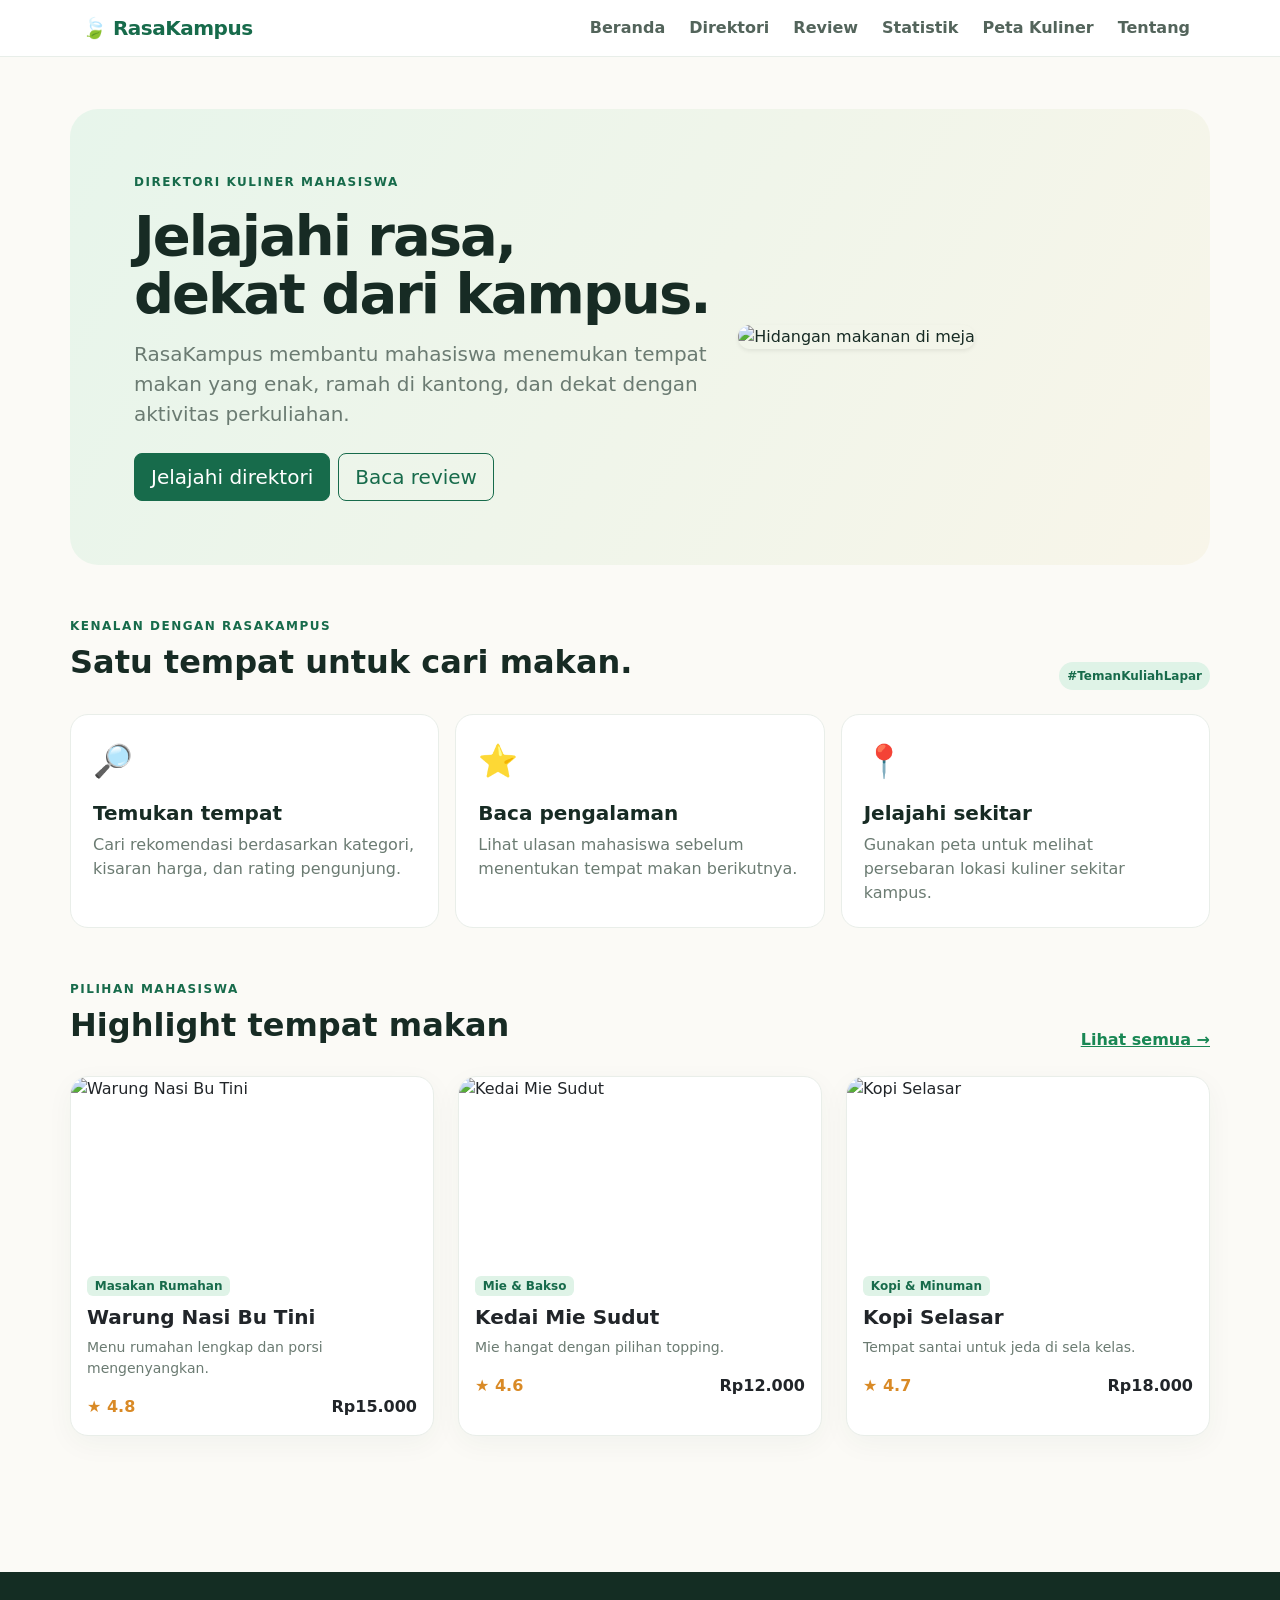
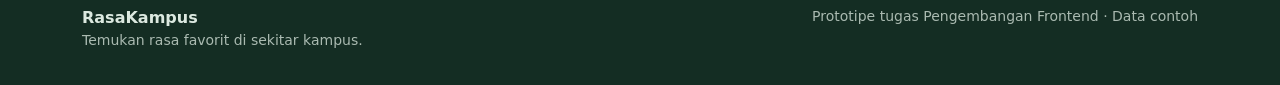
==== index.html @ 85ccf97e "Add files via upload" ====
<!doctype html>
<html lang="id">

<head>
    <meta charset="utf-8">
    <meta name="viewport" content="width=device-width, initial-scale=1">
    <title>Beranda | RasaKampus</title>
    <link href="https://cdn.jsdelivr.net/npm/bootstrap@5.3.3/dist/css/bootstrap.min.css" rel="stylesheet">
    <link rel="stylesheet"
        href="https://cdn.jsdelivr.net/npm/datatables.net-dt@2.1.8/css/dataTables.dataTables.min.css">
    <link rel="stylesheet" href="https://unpkg.com/leaflet@1.9.4/dist/leaflet.css">
    <style>
        :root {
            --ink: #172b24;
            --muted: #6b7b72;
            --green: #176b4b;
            --lime: #dff3e7;
            --cream: #fbfaf6;
            --orange: #f29b50
        }

        body {
            background: var(--cream);
            color: var(--ink);
            font-family: Inter, system-ui, -apple-system, Segoe UI, sans-serif
        }

        .navbar {
            background: #fff !important;
            border-bottom: 1px solid #e8eee9
        }

        .navbar-brand {
            font-weight: 800;
            color: var(--green) !important;
            letter-spacing: -.5px
        }

        .nav-link {
            font-weight: 600;
            color: #53645b !important
        }

        .nav-link.active,
        .nav-link:hover {
            color: var(--green) !important
        }

        .hero {
            background: linear-gradient(120deg, #e7f5eb, #f8f5e9);
            border-radius: 28px;
            padding: clamp(28px, 5vw, 64px);
            overflow: hidden
        }

        .eyebrow {
            color: var(--green);
            font-weight: 800;
            text-transform: uppercase;
            letter-spacing: 1.5px;
            font-size: .75rem
        }

        .display-title {
            font-weight: 850;
            letter-spacing: -2px;
            line-height: 1.04
        }

        .btn-success {
            background: var(--green);
            border-color: var(--green)
        }

        .btn-success:hover {
            background: #10553a
        }

        .btn-outline-success {
            border-color: var(--green);
            color: var(--green)
        }

        .card {
            border: 1px solid #e9eee9;
            border-radius: 18px;
            box-shadow: 0 8px 28px rgba(27, 60, 42, .045)
        }

        .food-img {
            height: 180px;
            object-fit: cover;
            border-radius: 16px 16px 0 0
        }

        .rating {
            color: #d98a26;
            font-weight: 800
        }

        .muted {
            color: var(--muted)
        }

        .stat-card {
            background: #fff;
            border-radius: 18px;
            padding: 22px;
            border: 1px solid #e9eee9
        }

        .stat-number {
            font-size: 2rem;
            font-weight: 850;
            color: var(--green)
        }

        .section-space {
            padding: 52px 0
        }

        .footer {
            background: #142d23;
            color: #dce9e0;
            padding: 34px 0;
            margin-top: 60px
        }

        .form-control,
        .form-select {
            border-radius: 12px;
            padding: .7rem .9rem
        }

        .badge-soft {
            background: var(--lime);
            color: var(--green)
        }

        #campusMap {
            height: 390px;
            border-radius: 18px;
            z-index: 1
        }

        .table thead th {
            background: #eff7f1;
            color: #345342
        }

        .review-avatar {
            width: 42px;
            height: 42px;
            border-radius: 50%;
            background: #dff3e7;
            color: var(--green);
            display: grid;
            place-items: center;
            font-weight: 800
        }

        @media(max-width:576px) {
            .display-title {
                letter-spacing: -1px
            }

            .section-space {
                padding: 34px 0
            }
        }
    </style>
</head>

<body>
    <nav class="navbar navbar-expand-lg sticky-top">
        <div class="container"><a class="navbar-brand" href="index.html">🍃 RasaKampus</a>
            <button class="navbar-toggler" type="button" data-bs-toggle="collapse" data-bs-target="#navMain"><span
                    class="navbar-toggler-icon"></span></button>
            <div class="collapse navbar-collapse" id="navMain">
                <ul class="navbar-nav ms-auto gap-lg-2">
                    <li class="nav-item"><a class="nav-link" href="index.html">Beranda</a></li>
                    <li class="nav-item"><a class="nav-link" href="direktori.html">Direktori</a></li>
                    <li class="nav-item"><a class="nav-link" href="review.html">Review</a></li>
                    <li class="nav-item"><a class="nav-link" href="statistik.html">Statistik</a></li>
                    <li class="nav-item"><a class="nav-link" href="peta.html">Peta Kuliner</a></li>
                    <li class="nav-item"><a class="nav-link" href="detail.html">Tentang</a></li>
                </ul>
            </div>
        </div>
    </nav>

    <main class="container section-space">
        <section class="hero">
            <div class="row align-items-center g-4">
                <div class="col-lg-7">
                    <div class="eyebrow mb-3">Direktori kuliner mahasiswa</div>
                    <h1 class="display-title display-4 mb-3">Jelajahi rasa,<br>dekat dari kampus.</h1>
                    <p class="lead muted mb-4">RasaKampus membantu mahasiswa menemukan tempat makan yang enak, ramah di
                        kantong, dan dekat dengan aktivitas perkuliahan.</p>
                    <a class="btn btn-success btn-lg me-2" href="direktori.html">Jelajahi direktori</a><a
                        class="btn btn-outline-success btn-lg" href="review.html">Baca review</a>
                </div>
                <div class="col-lg-5"><img class="img-fluid rounded-4 shadow-sm"
                        src="https://images.unsplash.com/photo-1547592180-85f173990554?w=900"
                        alt="Hidangan makanan di meja"></div>
            </div>
        </section>
        <section class="section-space">
            <div class="d-flex justify-content-between align-items-end mb-4">
                <div>
                    <div class="eyebrow">Kenalan dengan RasaKampus</div>
                    <h2 class="fw-bold mt-2">Satu tempat untuk cari makan.</h2>
                </div><span class="badge badge-soft rounded-pill p-2">#TemanKuliahLapar</span>
            </div>
            <div class="row g-3">
                <div class="col-md-4">
                    <div class="stat-card h-100">
                        <div class="fs-2">🔎</div>
                        <h5 class="fw-bold mt-3">Temukan tempat</h5>
                        <p class="muted mb-0">Cari rekomendasi berdasarkan kategori, kisaran harga, dan rating
                            pengunjung.</p>
                    </div>
                </div>
                <div class="col-md-4">
                    <div class="stat-card h-100">
                        <div class="fs-2">⭐</div>
                        <h5 class="fw-bold mt-3">Baca pengalaman</h5>
                        <p class="muted mb-0">Lihat ulasan mahasiswa sebelum menentukan tempat makan berikutnya.</p>
                    </div>
                </div>
                <div class="col-md-4">
                    <div class="stat-card h-100">
                        <div class="fs-2">📍</div>
                        <h5 class="fw-bold mt-3">Jelajahi sekitar</h5>
                        <p class="muted mb-0">Gunakan peta untuk melihat persebaran lokasi kuliner sekitar kampus.</p>
                    </div>
                </div>
            </div>
        </section>
        <section class="pb-4">
            <div class="d-flex justify-content-between align-items-end mb-4">
                <div>
                    <div class="eyebrow">Pilihan mahasiswa</div>
                    <h2 class="fw-bold mt-2">Highlight tempat makan</h2>
                </div><a href="direktori.html" class="link-success fw-semibold">Lihat semua →</a>
            </div>
            <div class="row g-4" id="highlight"></div>
        </section>
    </main>
    <footer class="footer">
        <div class="container d-flex flex-column flex-md-row justify-content-between gap-2">
            <div><strong>RasaKampus</strong>
                <div class="small opacity-75">Temukan rasa favorit di sekitar kampus.</div>
            </div>
            <div class="small opacity-75">Prototipe tugas Pengembangan Frontend · Data contoh</div>
        </div>
    </footer>
    <script src="https://cdn.jsdelivr.net/npm/bootstrap@5.3.3/dist/js/bootstrap.bundle.min.js"></script>
    <script src="https://code.jquery.com/jquery-3.7.1.min.js"></script>
    <script src="https://cdn.jsdelivr.net/npm/datatables.net@2.1.8/js/dataTables.min.js"></script>
    <script src="https://code.highcharts.com/highcharts.js"></script>
    <script src="https://unpkg.com/leaflet@1.9.4/dist/leaflet.js"></script>
    <script>
        const foods = [
            {name: 'Warung Nasi Bu Tini', cat: 'Masakan Rumahan', price: 15000, rating: 4.8, img: 'photo-1547592180-85f173990554', desc: 'Menu rumahan lengkap dan porsi mengenyangkan.'},
            {name: 'Kedai Mie Sudut', cat: 'Mie & Bakso', price: 12000, rating: 4.6, img: 'photo-1569718212165-3a8278d5f624', desc: 'Mie hangat dengan pilihan topping.'},
            {name: 'Kopi Selasar', cat: 'Kopi & Minuman', price: 18000, rating: 4.7, img: 'photo-150 coffee', desc: 'Tempat santai untuk jeda di sela kelas.'}
        ];
        document.getElementById('highlight').innerHTML = foods.map(f => `<div class="col-md-4"><div class="card h-100 overflow-hidden"><img class="food-img" src="https://images.unsplash.com/${f.img === 'photo-150 coffee' ? 'photo-1509042239860-f550ce710b93' : f.img}?w=700" alt="${f.name}"><div class="card-body"><span class="badge badge-soft">${f.cat}</span><h5 class="fw-bold mt-2">${f.name}</h5><p class="muted small">${f.desc}</p><div class="d-flex justify-content-between"><span class="rating">★ ${f.rating}</span><strong>Rp${f.price.toLocaleString('id-ID')}</strong></div></div></div></div>`).join('');
    </script>
</body>

</html>
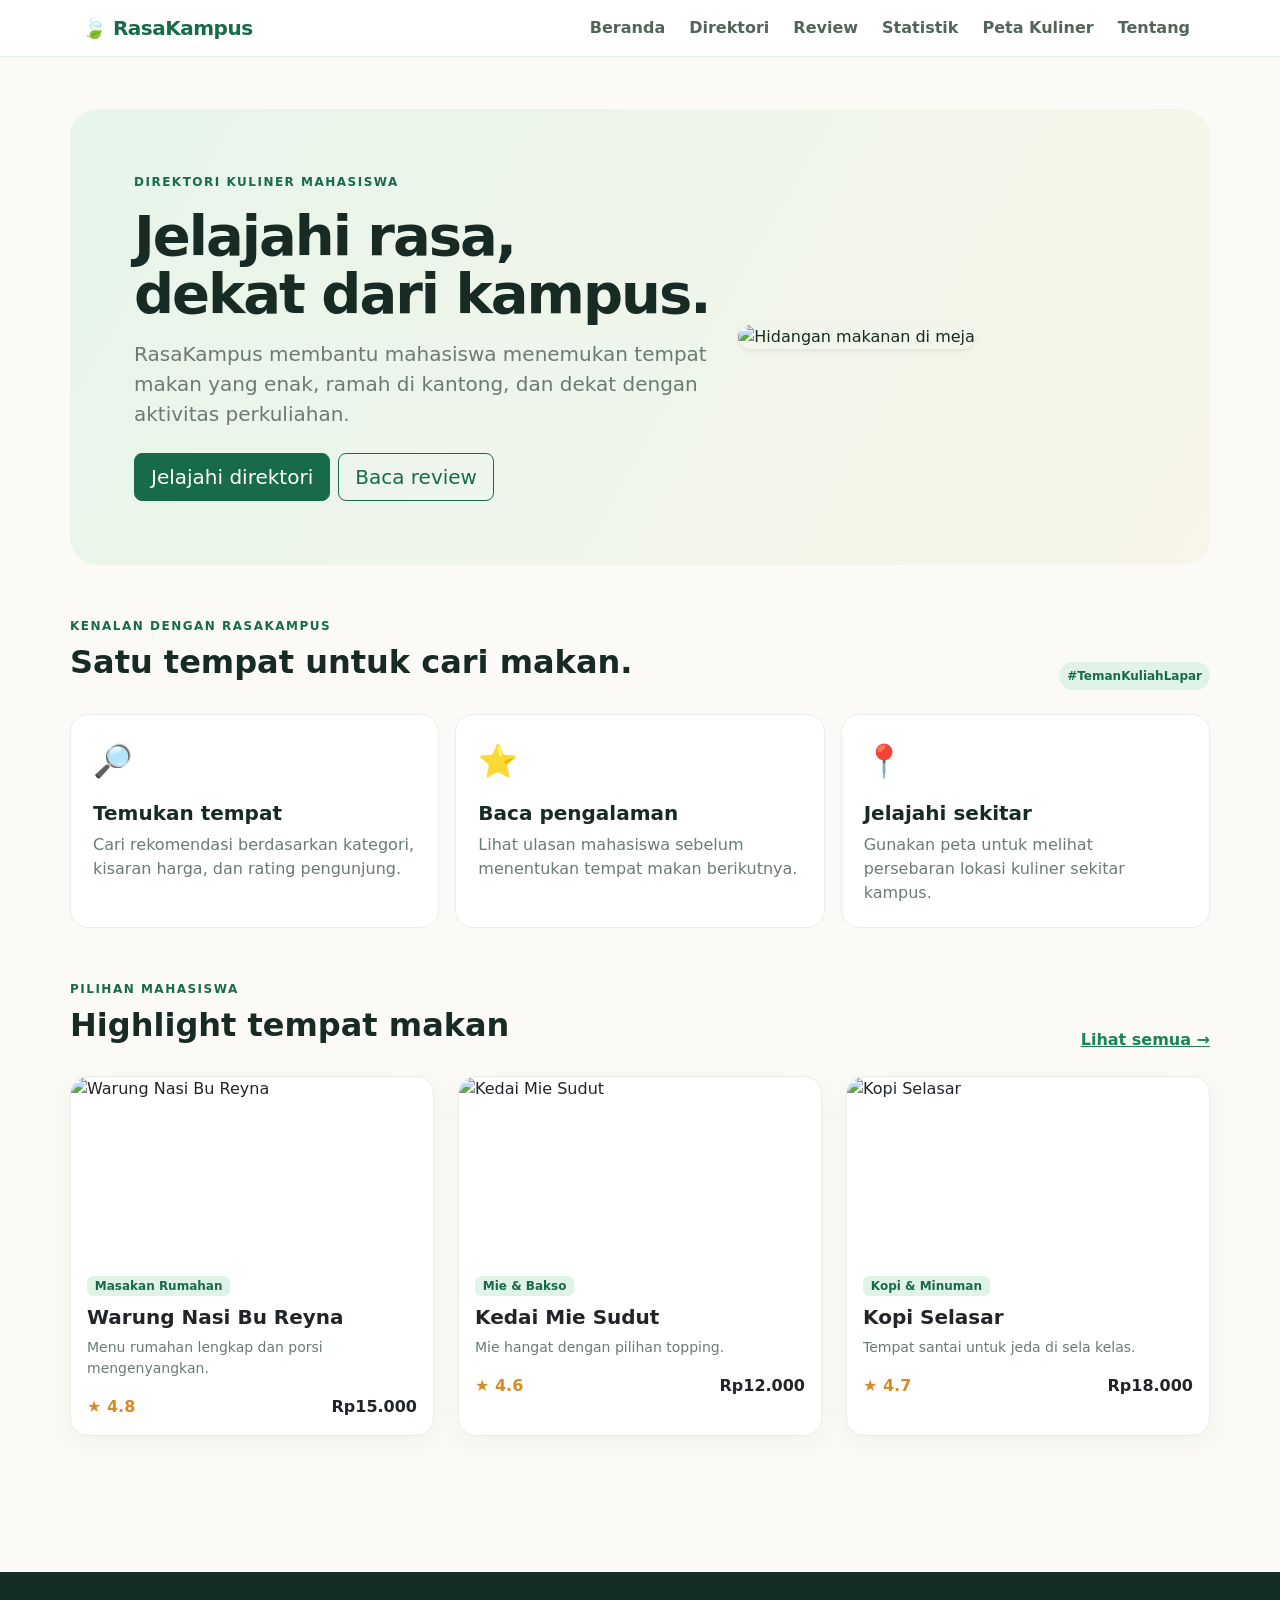
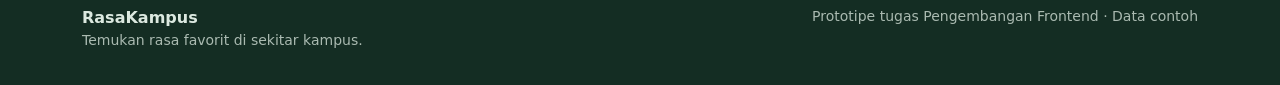
==== commit 15522ba5: "Update index.html" ====
--- a/index.html
+++ b/index.html
@@ -262,7 +262,7 @@
     <script src="https://unpkg.com/leaflet@1.9.4/dist/leaflet.js"></script>
     <script>
         const foods = [
-            {name: 'Warung Nasi Bu Tini', cat: 'Masakan Rumahan', price: 15000, rating: 4.8, img: 'photo-1547592180-85f173990554', desc: 'Menu rumahan lengkap dan porsi mengenyangkan.'},
+            {name: 'Warung Nasi Bu Reyna', cat: 'Masakan Rumahan', price: 15000, rating: 4.8, img: 'photo-1547592180-85f173990554', desc: 'Menu rumahan lengkap dan porsi mengenyangkan.'},
             {name: 'Kedai Mie Sudut', cat: 'Mie & Bakso', price: 12000, rating: 4.6, img: 'photo-1569718212165-3a8278d5f624', desc: 'Mie hangat dengan pilihan topping.'},
             {name: 'Kopi Selasar', cat: 'Kopi & Minuman', price: 18000, rating: 4.7, img: 'photo-150 coffee', desc: 'Tempat santai untuk jeda di sela kelas.'}
         ];
